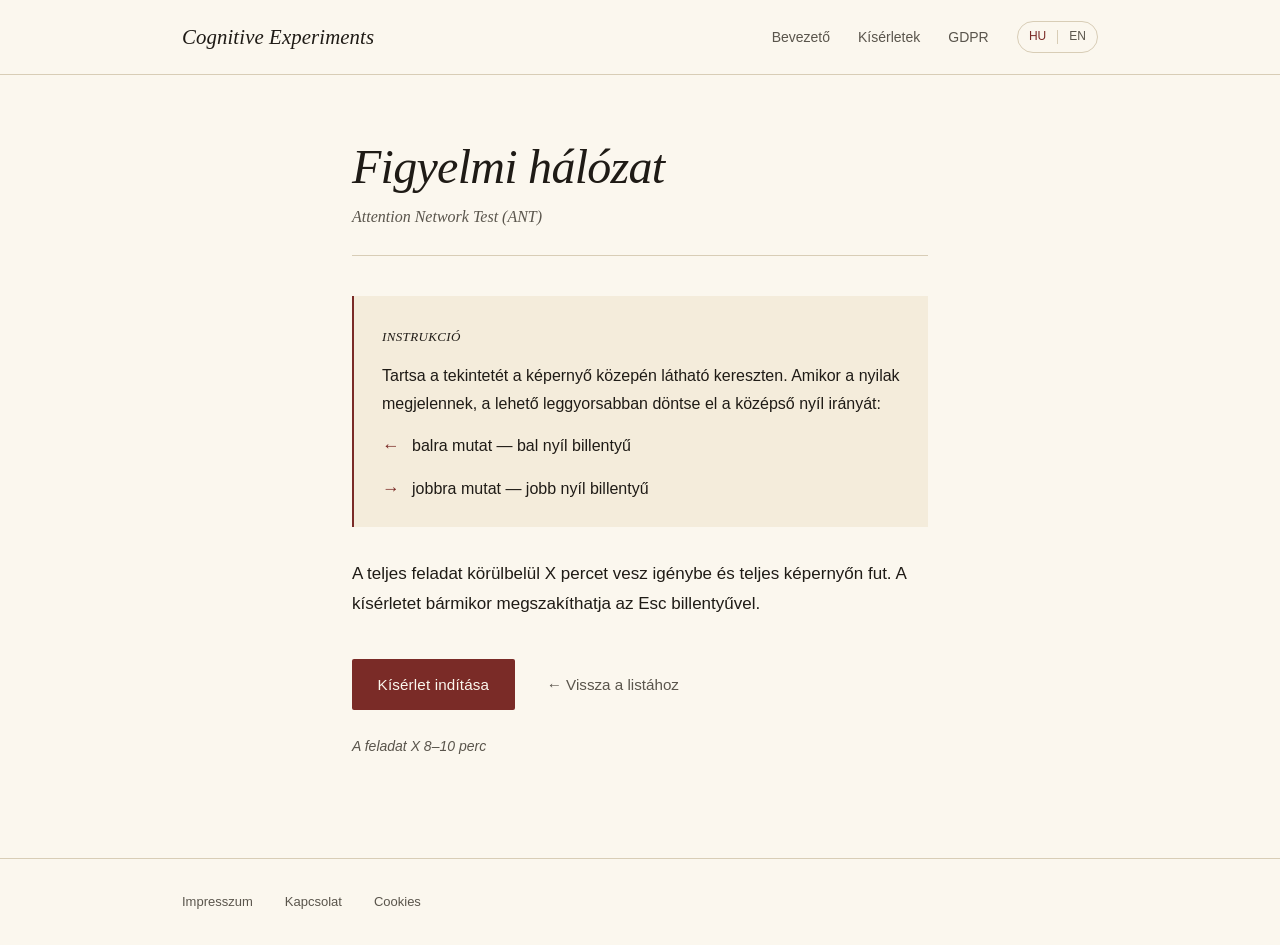
==== ant.html @ f472b240 "Add files via upload" ====
<!DOCTYPE html>
<html lang="hu">
<head>
  <meta charset="UTF-8">
  <meta name="viewport" content="width=device-width, initial-scale=1.0">
  <title>Figyelmi hálózat — Cognitive Experiments</title>
  <meta name="description" content="A figyelmi hálózat teszt (ANT) három figyelmi alrendszert mér: éberség, orientáció, végrehajtó kontroll.">
  <link rel="stylesheet" href="common_style.css">
</head>
<body>

  <header class="site-header">
    <div class="container">
      <a href="index.html" class="brand">Cognitive Experiments</a>
      <nav class="site-nav" aria-label="Main">
        <a href="index.html#introduction"><span class="hu">Bevezető</span><span class="en">Introduction</span></a>
        <a href="index.html#experiments"><span class="hu">Kísérletek</span><span class="en">Experiments</span></a>
        <a href="gdpr.html">GDPR</a>
        <div class="lang-toggle" role="group" aria-label="Language">
          <button type="button" data-lang="hu" aria-pressed="true">HU</button>
          <span class="divider" aria-hidden="true"></span>
          <button type="button" data-lang="en" aria-pressed="false">EN</button>
        </div>
      </nav>
    </div>
  </header>

  <main class="experiment-page">

    <h1>
      <span class="hu">Figyelmi hálózat</span>
      <span class="en">Attention Network Test</span>
    </h1>
    <p class="citation">
      <span class="hu">Attention Network Test (ANT)</span>
      <span class="en">Attention Network Test (ANT)</span>
    </p>

    <div class="instructions">
      <h3>
        <span class="hu">Instrukció</span>
        <span class="en">Instructions</span>
      </h3>
      <p>
        <span class="hu">Tartsa a tekintetét a képernyő közepén látható kereszten. Amikor a nyilak megjelennek, a lehető leggyorsabban döntse el a középső nyíl irányát:</span>
        <span class="en">Keep your gaze on the cross at the centre of the screen. When the arrows appear, decide as quickly as possible the direction of the central arrow:</span>
      </p>
      <p>
        <span class="key">←</span>
        <span class="hu">balra mutat — bal nyíl billentyű</span>
        <span class="en">points left — left arrow key</span>
      </p>
      <p>
        <span class="key">→</span>
        <span class="hu">jobbra mutat — jobb nyíl billentyű</span>
        <span class="en">points right — right arrow key</span>
      </p>
    </div>

    <p>
      <span class="hu">A teljes feladat körülbelül X percet vesz igénybe
         és teljes képernyőn fut. A kísérletet bármikor megszakíthatja az <strong>Esc</strong> billentyűvel.</span>
      <span class="en">The full task takes around X minutes 
        and runs in fullscreen mode. You can quit at any time by pressing <strong>Esc</strong>.</span>
    </p>

    <div class="actions">
      <a href="experiments/ANT.html" class="button">
        <span class="hu">Kísérlet indítása</span>
        <span class="en">Start the experiment</span>
      </a>
      <a href="index.html#experiments" class="back-link">
        <span class="hu">← Vissza a listához</span>
        <span class="en">← Back to the list</span>
      </a>
    </div>

    <p class="meta">
      <span class="hu">A feladat X 8–10 perc</span>
      <span class="en">X min</span>
    </p>

  </main>

  <footer class="site-footer">
    <div class="container">
      <ul>
        <li><a href="impresszum.html">Impresszum</a></li>
        <li><a href="kapcsolat.html"><span class="hu">Kapcsolat</span><span class="en">Contact</span></a></li>
        <li><a href="cookies.html">Cookies</a></li>
      </ul>
    </div>
  </footer>

  <script src="common.js" defer></script>
</body>
</html>
---- common_style.css ----
/* =============================================================
   Cognitive Experiments — Common Stylesheet
   Editorial-academic aesthetic. Cream + ink + oxblood.
   ============================================================= */

/* ---------- Design tokens ---------- */
:root {
  /* Colour: light mode (default) */
  --paper:        #FBF7EE;
  --paper-soft:   #F4ECDB;
  --ink:          #1F1B16;
  --ink-soft:     #5A554C;
  --rule:         #D8CDB6;
  --accent:       #7A2B27;
  --accent-hover: #5E211E;
  --accent-soft:  rgba(122, 43, 39, 0.06);

  /* Typography */
  --font-serif: "Cormorant Garamond", "EB Garamond", Georgia, serif;
  --font-sans:  "Public Sans", -apple-system, BlinkMacSystemFont, "Segoe UI", sans-serif;

  /* Layout */
  --container-w: 980px;
  --reading-w:   640px;
}

@media (prefers-color-scheme: dark) {
  :root {
    --paper:        #181612;
    --paper-soft:   #22201B;
    --ink:          #E8E3D6;
    --ink-soft:     #A9A399;
    --rule:         #3A362F;
    --accent:       #C26050;
    --accent-hover: #D77361;
    --accent-soft:  rgba(194, 96, 80, 0.10);
  }
}

/* ---------- Reset ---------- */
*, *::before, *::after { box-sizing: border-box; }
html { font-size: 16px; -webkit-text-size-adjust: 100%; }
body { margin: 0; }
img, svg { display: block; max-width: 100%; }
button { font: inherit; color: inherit; background: none; border: none; padding: 0; cursor: pointer; }
a { color: inherit; }
ul { list-style: none; margin: 0; padding: 0; }

/* ---------- Base typography ---------- */
body {
  background: var(--paper);
  color: var(--ink);
  font-family: var(--font-sans);
  font-size: 1rem;
  line-height: 1.65;
  font-feature-settings: "kern", "liga", "tnum";
  -webkit-font-smoothing: antialiased;
  -moz-osx-font-smoothing: grayscale;
  text-rendering: optimizeLegibility;
}

p { margin: 0 0 1.25rem; }
strong { font-weight: 500; }

/* ---------- Focus ---------- */
:focus-visible {
  outline: 2px solid var(--accent);
  outline-offset: 3px;
  border-radius: 2px;
}

/* ---------- Layout ---------- */
.container {
  width: 100%;
  max-width: var(--container-w);
  margin: 0 auto;
  padding: 0 2rem;
}

/* ---------- Header ---------- */
.site-header {
  border-bottom: 0.5px solid var(--rule);
  background: var(--paper);
}
.site-header .container {
  display: flex;
  align-items: center;
  justify-content: space-between;
  padding-top: 1.25rem;
  padding-bottom: 1.25rem;
  gap: 1rem;
}
.brand {
  font-family: var(--font-serif);
  font-style: italic;
  font-size: 1.3rem;
  font-weight: 500;
  letter-spacing: 0.005em;
  text-decoration: none;
  color: var(--ink);
  transition: color 0.15s ease;
}
.brand:hover { color: var(--accent); }

/* ---------- Navigation ---------- */
.site-nav {
  display: flex;
  align-items: center;
  gap: 1.75rem;
  font-size: 0.875rem;
  color: var(--ink-soft);
}
.site-nav a {
  text-decoration: none;
  transition: color 0.15s ease;
}
.site-nav a:hover { color: var(--accent); }

/* ---------- Language toggle ---------- */
.lang-toggle {
  display: inline-flex;
  align-items: center;
  border: 0.5px solid var(--rule);
  border-radius: 999px;
  font-size: 0.75rem;
  letter-spacing: 0.06em;
  overflow: hidden;
}
.lang-toggle button {
  padding: 0.3rem 0.7rem;
  color: var(--ink-soft);
  transition: color 0.15s ease, background 0.15s ease;
}
.lang-toggle button:hover { color: var(--ink); }
.lang-toggle button[aria-pressed="true"] {
  color: var(--accent);
  font-weight: 500;
}
.lang-toggle .divider {
  width: 0.5px;
  height: 0.9rem;
  background: var(--rule);
}

/* ---------- Sections ---------- */
section { padding: 5rem 0; }

.section-heading {
  text-align: center;
  font-family: var(--font-serif);
  font-style: italic;
  font-weight: 500;
  font-size: clamp(2rem, 4vw, 2.75rem);
  letter-spacing: -0.01em;
  margin: 0 0 0.5rem;
  color: var(--ink);
}
.section-heading::after {
  content: "";
  display: block;
  width: 3.5rem;
  height: 0.5px;
  background: var(--ink);
  opacity: 0.35;
  margin: 0.75rem auto 0;
}

/* ---------- Introduction ---------- */
.introduction p {
  max-width: var(--reading-w);
  margin: 1.5rem auto 0;
  text-align: center;
  color: var(--ink-soft);
  font-size: 1.0625rem;
  line-height: 1.7;
}
.introduction p:first-of-type { margin-top: 2.5rem; }

/* ---------- Section divider ---------- */
.section-divider {
  border: none;
  border-top: 0.5px solid var(--rule);
  max-width: var(--container-w);
  margin: 0 auto;
}

/* ---------- Experiment grid ---------- */
.experiment-grid {
  display: grid;
  grid-template-columns: repeat(2, 1fr);
  gap: 1.25rem;
  max-width: 760px;
  margin: 3rem auto 0;
}

.experiment-card {
  position: relative;
  display: flex;
  flex-direction: column;
  justify-content: flex-start;
  background: var(--paper-soft);
  border: 0.5px solid var(--rule);
  border-radius: 3px;
  padding: 1.5rem 1.75rem;
  min-height: 7rem;
  text-decoration: none;
  color: var(--ink);
  transition: border-color 0.25s ease, background 0.25s ease;
}
.experiment-card:hover {
  border-color: var(--accent);
  background: var(--paper);
}
.experiment-card:hover .card-arrow {
  color: var(--accent);
  transform: translateX(4px);
}

/* Card title: primary language */
.card-hu, .card-en {
  display: block;
  transition: all 0.2s ease;
}
.card-hu {
  font-size: 1.15rem;
  font-weight: 500;
  letter-spacing: -0.005em;
  margin-bottom: 0.2rem;
}
.card-en {
  font-family: var(--font-serif);
  font-style: italic;
  font-size: 1rem;
  color: var(--ink-soft);
}

/* Language swap: in EN mode, English becomes primary */
[lang="en"] .card-en {
  font-family: var(--font-sans);
  font-style: normal;
  font-size: 1.15rem;
  font-weight: 500;
  color: var(--ink);
  letter-spacing: -0.005em;
  margin-bottom: 0.2rem;
  order: 1;
}
[lang="en"] .card-hu {
  font-family: var(--font-serif);
  font-style: italic;
  font-size: 1rem;
  font-weight: 400;
  color: var(--ink-soft);
  letter-spacing: 0;
  margin-bottom: 0;
  order: 2;
}

.card-arrow {
  position: absolute;
  right: 1.5rem;
  bottom: 1.25rem;
  font-size: 1.2rem;
  color: var(--ink-soft);
  transition: color 0.25s ease, transform 0.25s ease;
  font-family: var(--font-serif);
}

/* ---------- Button ---------- */
.button {
  display: inline-flex;
  align-items: center;
  gap: 0.6rem;
  padding: 0.8rem 1.6rem;
  background: var(--accent);
  color: var(--paper);
  border-radius: 2px;
  font-size: 0.95rem;
  font-weight: 500;
  letter-spacing: 0.01em;
  text-decoration: none;
  transition: background 0.15s ease, transform 0.15s ease;
}
.button:hover {
  background: var(--accent-hover);
}
.button:active { transform: translateY(1px); }

/* ---------- Footer ---------- */
.site-footer {
  border-top: 0.5px solid var(--rule);
  padding: 2rem 0;
  margin-top: 2rem;
  font-size: 0.8125rem;
  color: var(--ink-soft);
}
.site-footer .container {
  display: flex;
  justify-content: space-between;
  align-items: center;
  gap: 1rem;
}
.site-footer ul {
  display: flex;
  gap: 2rem;
}
.site-footer a {
  text-decoration: none;
  transition: color 0.15s ease;
}
.site-footer a:hover { color: var(--accent); }

/* ---------- Experiment lobby page ---------- */
.experiment-page {
  max-width: var(--reading-w);
  margin: 0 auto;
  padding: 4rem 2rem 3rem;
}
.experiment-page h1 {
  font-family: var(--font-serif);
  font-style: italic;
  font-weight: 500;
  font-size: clamp(2.25rem, 5vw, 3rem);
  letter-spacing: -0.015em;
  line-height: 1.15;
  margin: 0 0 0.5rem;
}
.experiment-page .citation {
  font-family: var(--font-serif);
  font-style: italic;
  font-size: 1rem;
  color: var(--ink-soft);
  margin: 0 0 2.5rem;
  padding-bottom: 1.5rem;
  border-bottom: 0.5px solid var(--rule);
}
.experiment-page p {
  font-size: 1.0625rem;
  line-height: 1.75;
}
.experiment-page .instructions {
  background: var(--paper-soft);
  border-left: 2px solid var(--accent);
  padding: 1.5rem 1.75rem;
  margin: 2rem 0;
}
.experiment-page .instructions h3 {
  font-family: var(--font-serif);
  font-style: italic;
  font-weight: 500;
  font-size: 1.15rem;
  margin: 0 0 0.75rem;
  letter-spacing: 0.02em;
  text-transform: lowercase;
  font-variant: small-caps;
}
.experiment-page .instructions p {
  font-size: 1rem;
  margin: 0 0 0.75rem;
}
.experiment-page .instructions p:last-child { margin-bottom: 0; }
.experiment-page .key {
  display: inline-block;
  font-family: var(--font-serif);
  font-size: 1.1rem;
  font-weight: 500;
  color: var(--accent);
  margin-right: 0.4rem;
  min-width: 1.2rem;
}
.experiment-page .actions {
  margin-top: 2.5rem;
  display: flex;
  align-items: center;
  gap: 2rem;
  flex-wrap: wrap;
}
.experiment-page .back-link {
  font-size: 0.95rem;
  color: var(--ink-soft);
  text-decoration: none;
  transition: color 0.15s ease;
}
.experiment-page .back-link:hover { color: var(--accent); }

.experiment-page .meta {
  font-size: 0.875rem;
  color: var(--ink-soft);
  font-style: italic;
  margin-top: 1.5rem;
}

/* ---------- Bilingual visibility utilities ---------- */
/* For inline labels and prose: show only the active language. */
[lang="hu"] .en { display: none; }
[lang="en"] .hu { display: none; }

/* ---------- Responsive ---------- */
@media (max-width: 720px) {
  .container { padding: 0 1.25rem; }
  section { padding: 3.5rem 0; }
  .experiment-grid { grid-template-columns: 1fr; max-width: 100%; }
  .site-nav { gap: 1rem; font-size: 0.8125rem; }
  .site-footer .container { flex-direction: column; align-items: flex-start; }
  .site-footer ul { gap: 1.25rem; flex-wrap: wrap; }
  .experiment-page { padding: 2.5rem 1.25rem 2rem; }
}

@media (max-width: 540px) {
  .site-header .container { flex-wrap: wrap; }
  .brand { font-size: 1.15rem; }
  .site-nav { font-size: 0.75rem; gap: 0.85rem; }
}
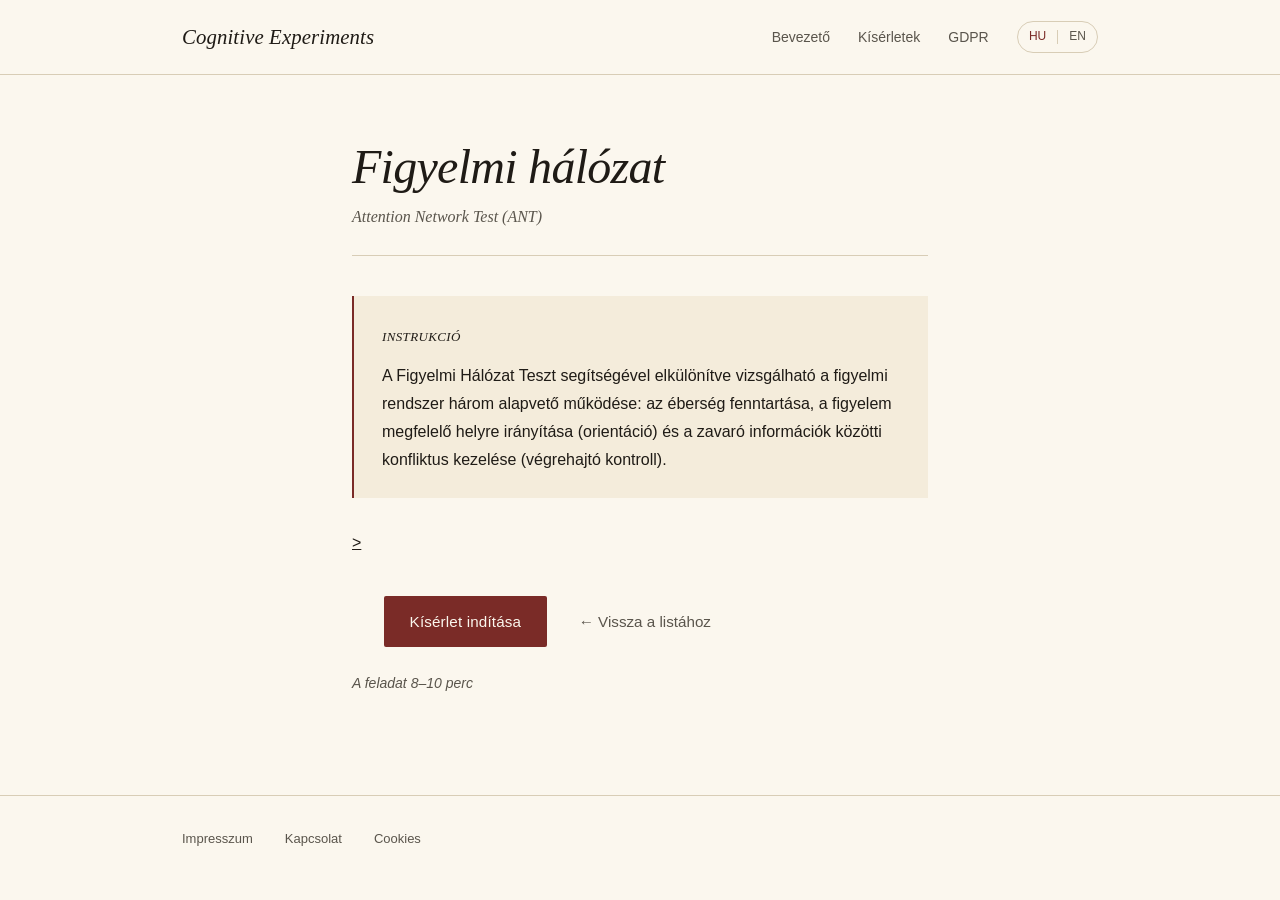
==== commit ee108fac: "Revise instructions and citation in ant.html Updated the instructions and citation for the Attention" ====
--- a/ant.html
+++ b/ant.html
@@ -42,27 +42,16 @@
         <span class="en">Instructions</span>
       </h3>
       <p>
-        <span class="hu">Tartsa a tekintetét a képernyő közepén látható kereszten. Amikor a nyilak megjelennek, a lehető leggyorsabban döntse el a középső nyíl irányát:</span>
-        <span class="en">Keep your gaze on the cross at the centre of the screen. When the arrows appear, decide as quickly as possible the direction of the central arrow:</span>
-      </p>
-      <p>
-        <span class="key">←</span>
-        <span class="hu">balra mutat — bal nyíl billentyű</span>
-        <span class="en">points left — left arrow key</span>
-      </p>
-      <p>
-        <span class="key">→</span>
-        <span class="hu">jobbra mutat — jobb nyíl billentyű</span>
-        <span class="en">points right — right arrow key</span>
+        <span class="hu">A Figyelmi Hálózat Teszt segítségével elkülönítve vizsgálható a figyelmi rendszer három alapvető működése: 
+          az éberség fenntartása, a figyelem megfelelő helyre irányítása (orientáció) és a zavaró információk közötti konfliktus kezelése (végrehajtó kontroll).</span>
+        <span class="en">The Attention Network Test can be used to separately examine the three basic functions of the attention system:
+maintaining alertness, directing attention to the appropriate location (orientation), and managing conflict between distracting information (executive control).</span>
       </p>
     </div>
-
-    <p>
-      <span class="hu">A teljes feladat körülbelül X percet vesz igénybe
-         és teljes képernyőn fut. A kísérletet bármikor megszakíthatja az <strong>Esc</strong> billentyűvel.</span>
-      <span class="en">The full task takes around X minutes 
-        and runs in fullscreen mode. You can quit at any time by pressing <strong>Esc</strong>.</span>
-    </p>
+    <div>
+      <a href="https://pubmed.ncbi.nlm.nih.gov/11970796/"><Fan.J, McCandliss, B.D.,Sommer,T.,Raz, A., Posner, M.I.(2002): Testing the efficiency and independence
+                                                            of attentional networks. Journal of Cognitive Neuroscience, 14, 340-347./a>>
+    </div>
 
     <div class="actions">
       <a href="experiments/ANT.html" class="button">
@@ -76,8 +65,8 @@
     </div>
 
     <p class="meta">
-      <span class="hu">A feladat X 8–10 perc</span>
-      <span class="en">X min</span>
+      <span class="hu">A feladat 8–10 perc</span>
+      <span class="en"> 8-10 minutes</span>
     </p>
 
   </main>
@@ -94,4 +83,4 @@
 
   <script src="common.js" defer></script>
 </body>
-</html>+</html>
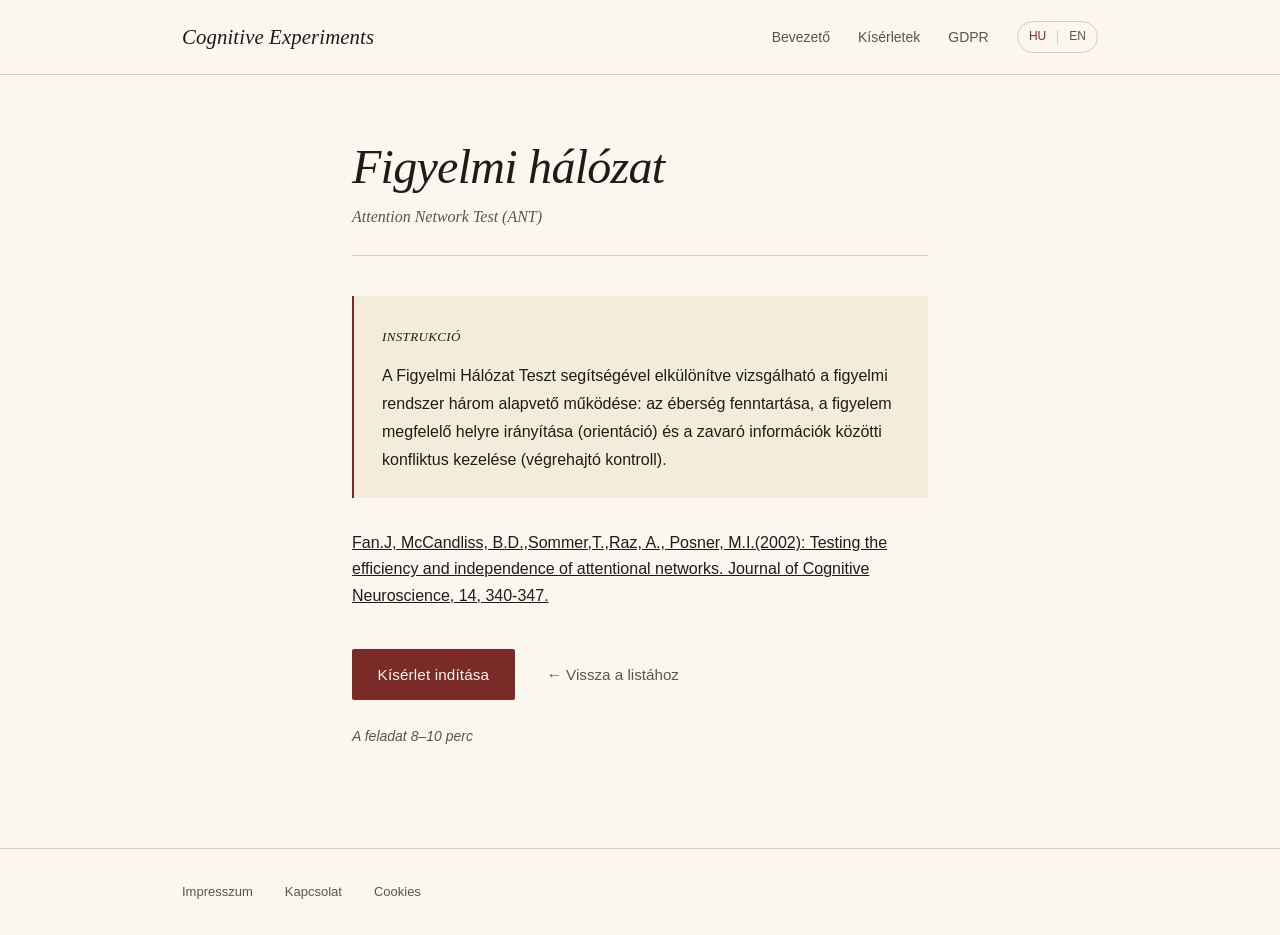
==== commit e074a096: "Fix HTML formatting and structure in ant.html The '<' symbol fixing for the citation" ====
--- a/ant.html
+++ b/ant.html
@@ -49,8 +49,8 @@
       </p>
     </div>
     <div>
-      <a href="https://pubmed.ncbi.nlm.nih.gov/11970796/"><Fan.J, McCandliss, B.D.,Sommer,T.,Raz, A., Posner, M.I.(2002): Testing the efficiency and independence
-                                                            of attentional networks. Journal of Cognitive Neuroscience, 14, 340-347./a>>
+      <a href="https://pubmed.ncbi.nlm.nih.gov/11970796/">Fan.J, McCandliss, B.D.,Sommer,T.,Raz, A., Posner, M.I.(2002): Testing the efficiency and independence
+                                                            of attentional networks. Journal of Cognitive Neuroscience, 14, 340-347.</a>
     </div>
 
     <div class="actions">
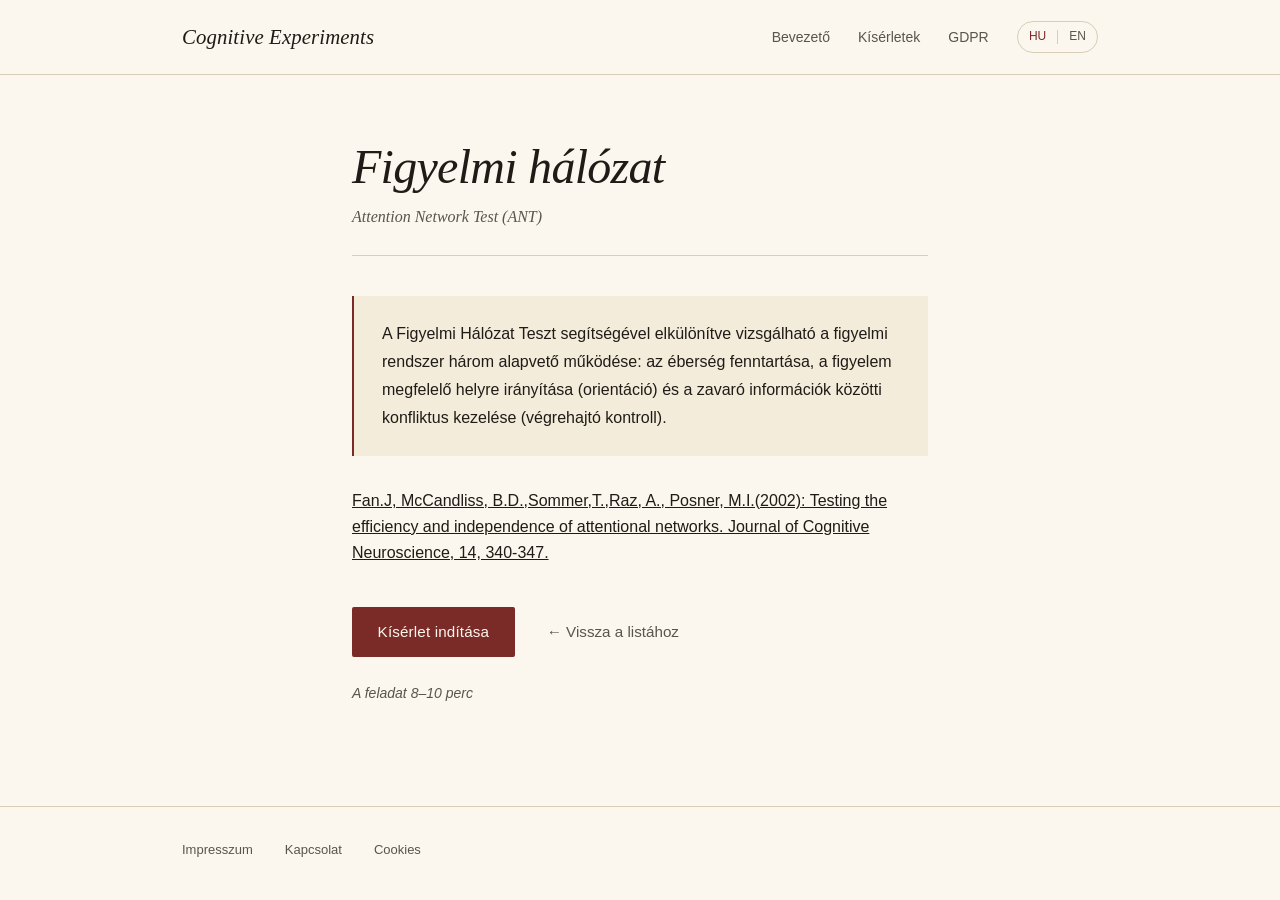
==== commit ee56a5d4: "Fix formatting issues in ant.html" ====
--- a/ant.html
+++ b/ant.html
@@ -37,10 +37,6 @@
     </p>
 
     <div class="instructions">
-      <h3>
-        <span class="hu">Instrukció</span>
-        <span class="en">Instructions</span>
-      </h3>
       <p>
         <span class="hu">A Figyelmi Hálózat Teszt segítségével elkülönítve vizsgálható a figyelmi rendszer három alapvető működése: 
           az éberség fenntartása, a figyelem megfelelő helyre irányítása (orientáció) és a zavaró információk közötti konfliktus kezelése (végrehajtó kontroll).</span>
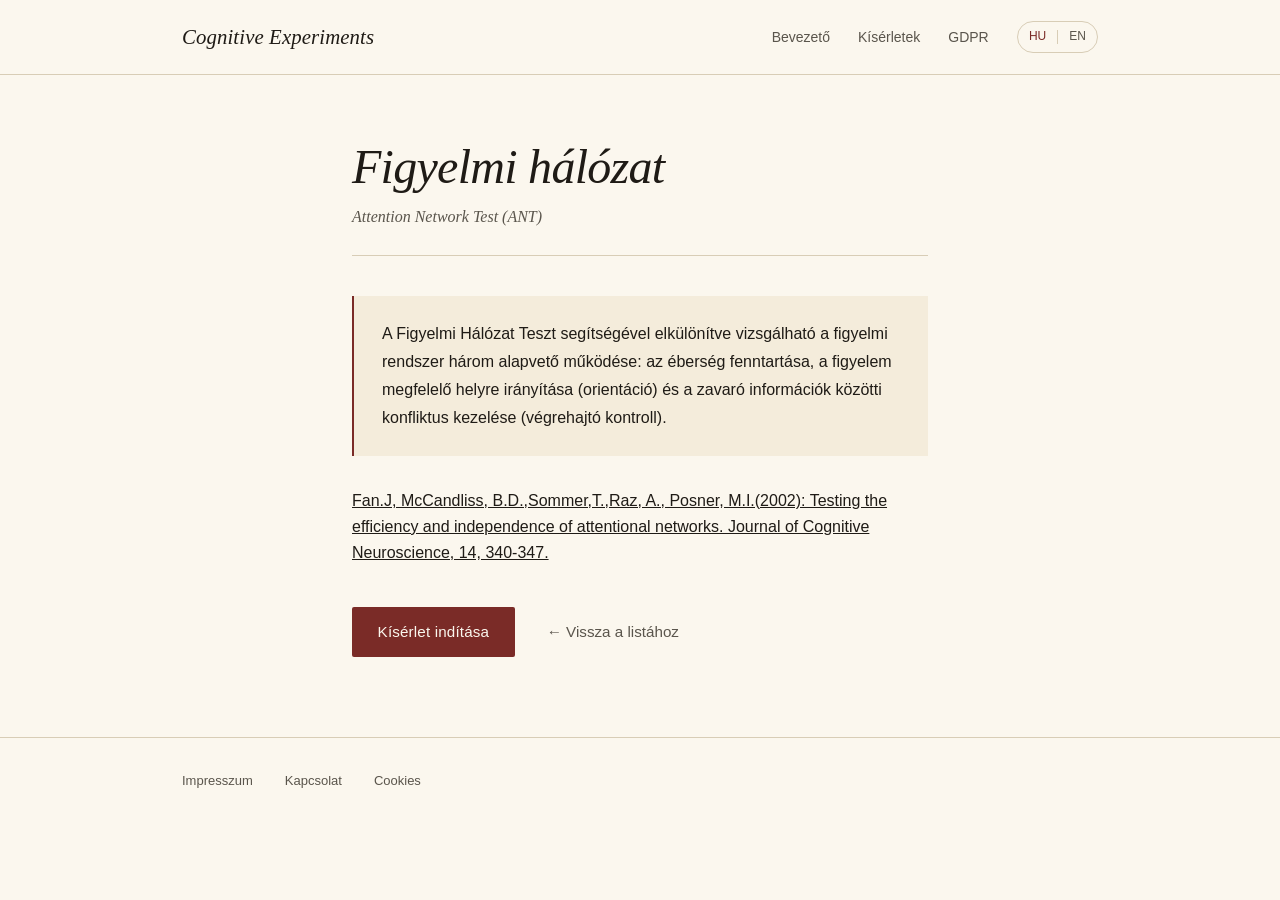
==== commit b6dac64d: "Fix HTML formatting issues in ant.html" ====
--- a/ant.html
+++ b/ant.html
@@ -60,11 +60,6 @@
       </a>
     </div>
 
-    <p class="meta">
-      <span class="hu">A feladat 8–10 perc</span>
-      <span class="en"> 8-10 minutes</span>
-    </p>
-
   </main>
 
   <footer class="site-footer">
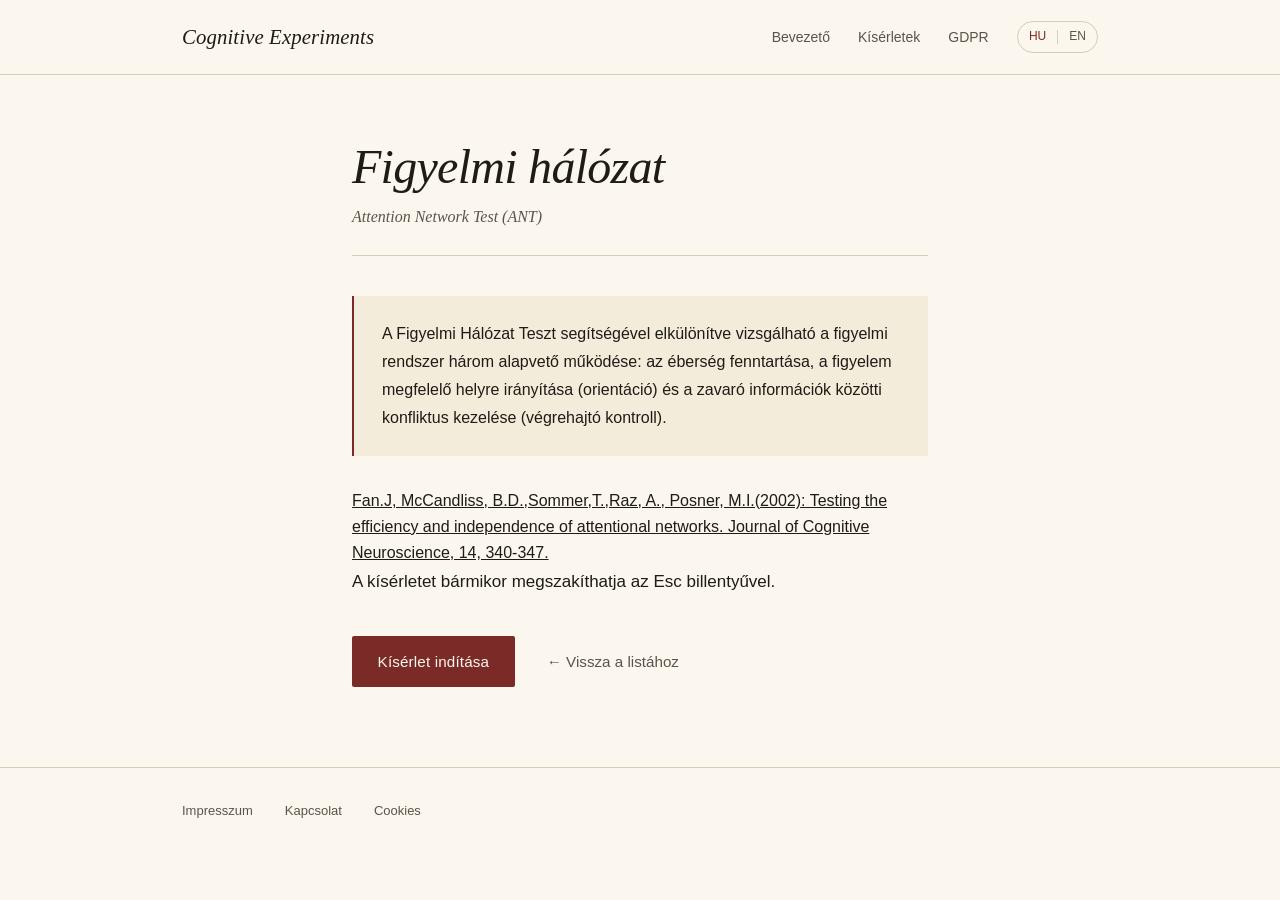
==== commit 41851da1: "Add quit instructions to the Attention Network Test Added instructions for quitting the experiment u" ====
--- a/ant.html
+++ b/ant.html
@@ -48,7 +48,10 @@
       <a href="https://pubmed.ncbi.nlm.nih.gov/11970796/">Fan.J, McCandliss, B.D.,Sommer,T.,Raz, A., Posner, M.I.(2002): Testing the efficiency and independence
                                                             of attentional networks. Journal of Cognitive Neuroscience, 14, 340-347.</a>
     </div>
-
+    <p>
+      <span class="hu"> A kísérletet bármikor megszakíthatja az <strong>Esc</strong> billentyűvel.</span>
+      <span class="en"> You can quit at any time by pressing <strong>Esc</strong>.</span>
+    </p>
     <div class="actions">
       <a href="experiments/ANT.html" class="button">
         <span class="hu">Kísérlet indítása</span>
